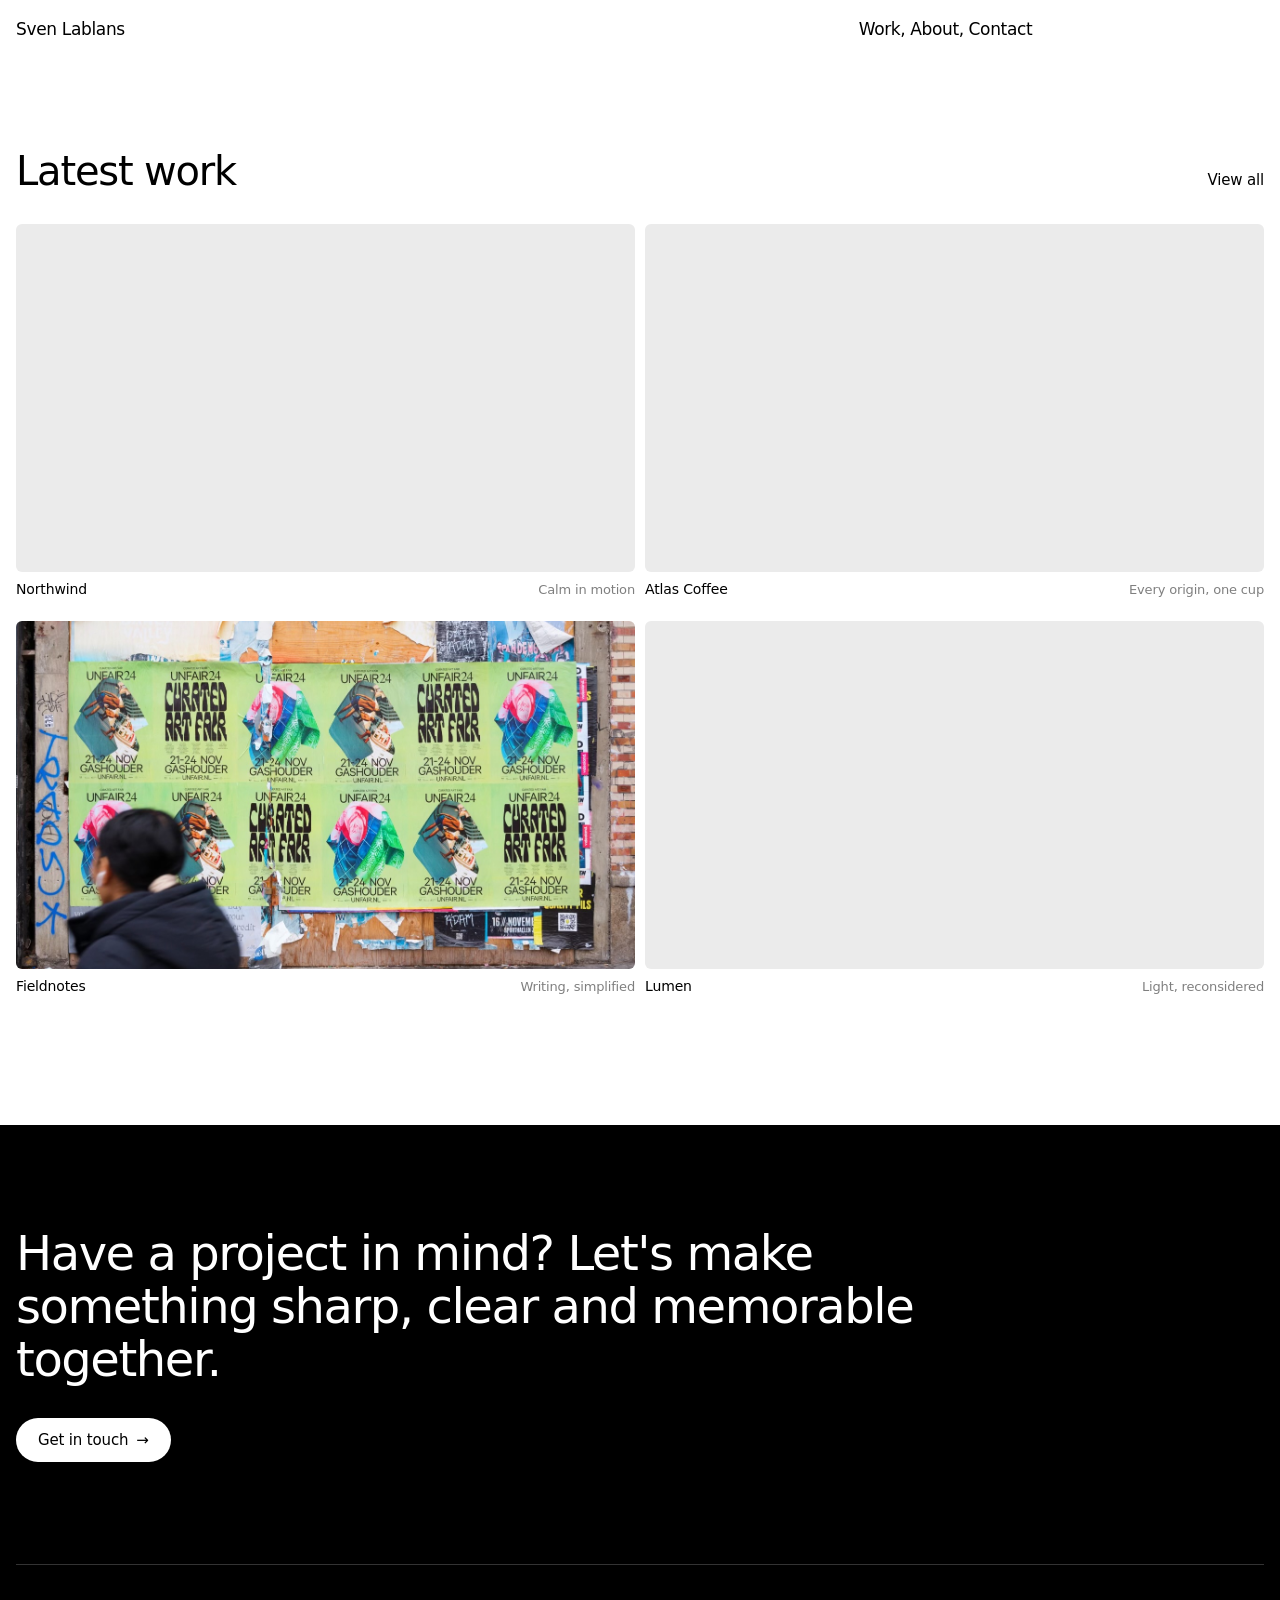
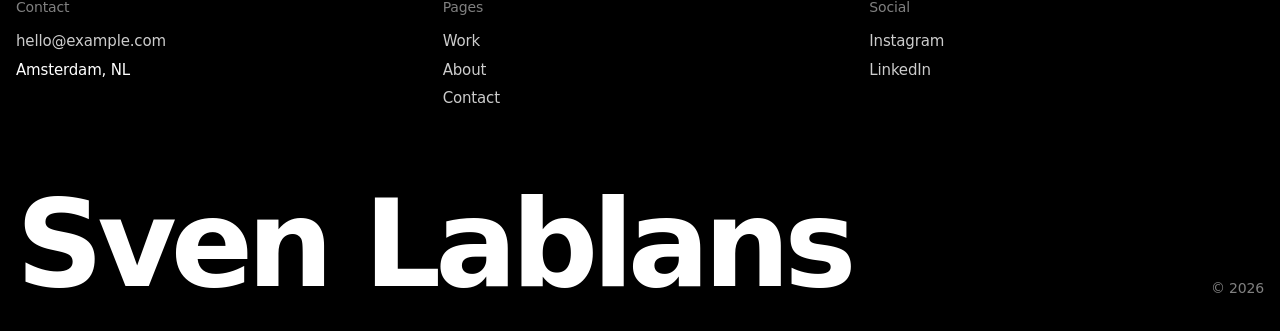
==== index.html @ 9a2cacfb "Update site — 2026-11-13 19:11" ====
<!doctype html>
<html lang="en">
<head>
  <meta charset="utf-8">
  <meta name="viewport" content="width=device-width, initial-scale=1">
  <title>Sven Lablans</title>
  <link rel="preconnect" href="https://api.fontshare.com">
  <link rel="stylesheet" href="https://api.fontshare.com/v2/css?f[]=switzer@400,500,600&display=swap">
  <link rel="stylesheet" href="css/style.css">
</head>
<body data-page="home">
  <main></main>
  <script src="js/site.js"></script>
  <script src="js/projects.js"></script>
  <script src="js/main.js"></script>
</body>
</html>
---- css/style.css ----
/* ===== Tokens ===== */
:root {
  --bg: #ffffff;
  --fg: #000000;
  --muted: rgba(0, 0, 0, 0.5);
  --line: rgba(0, 0, 0, 0.12);
  --soft: #ebebeb;
  --font: "Switzer", "Inter", system-ui, -apple-system, sans-serif;
  --gutter: 16px;   /* space at the screen edges */
  --gap: 10px;      /* space between images */
  --max: 1920px;
  --ease: cubic-bezier(0.22, 1, 0.36, 1);
}

*, *::before, *::after { box-sizing: border-box; }
html { -webkit-text-size-adjust: 100%; }
body {
  margin: 0;
  background: var(--bg);
  color: var(--fg);
  font-family: var(--font);
  font-size: 16px;
  line-height: 1.5;
  letter-spacing: -0.01em;
  -webkit-font-smoothing: antialiased;
}
img { display: block; max-width: 100%; }
a { color: inherit; text-decoration: none; }
h1, h2, h3, p { margin: 0; }
h1, h2, h3 { font-weight: 500; letter-spacing: -0.03em; line-height: 1.05; }
h1 { font-size: clamp(38px, 5vw, 60px); }
h2 { font-size: clamp(28px, 3.4vw, 40px); }
h3 { font-size: 18px; letter-spacing: -0.02em; }
.lead { font-size: clamp(18px, 1.8vw, 22px); line-height: 1.35; letter-spacing: -0.02em; }
.muted { color: var(--muted); }
.label { font-size: 14px; font-weight: 500; letter-spacing: 0; color: var(--muted); margin-bottom: 12px; }

.container { width: 100%; max-width: var(--max); margin: 0 auto; padding: 0 var(--gutter); }
.section { padding-top: clamp(64px, 9vw, 140px); }

/* ===== Buttons & links ===== */
.btn {
  display: inline-flex; align-items: center; gap: 8px;
  height: 44px; padding: 0 22px;
  background: var(--fg); color: var(--bg);
  border-radius: 200px; font-size: 15px; font-weight: 500;
  transition: opacity 0.2s;
}
.btn:hover { opacity: 0.8; }
.btn span { transition: transform 0.3s var(--ease); }
.btn:hover span { transform: translateX(3px); }
.link { position: relative; font-size: 15px; font-weight: 500; }
.link::after {
  content: ""; position: absolute; left: 0; right: 0; bottom: -2px; height: 1px;
  background: currentColor; transform: scaleX(0); transform-origin: right; transition: transform 0.4s var(--ease);
}
.link:hover::after { transform: scaleX(1); transform-origin: left; }

/* ===== Header ===== */
.site-header {
  position: sticky; top: 0; z-index: 50;
  background: rgba(255, 255, 255, 0.85);
  backdrop-filter: blur(12px); -webkit-backdrop-filter: blur(12px);
}
.header-inner { display: grid; grid-template-columns: repeat(3, 1fr); gap: var(--gutter); align-items: center; height: 60px; }
.logo { font-size: 17px; font-weight: 500; letter-spacing: -0.02em; }
.nav { grid-column: 3; display: flex; flex-wrap: wrap; align-items: center; font-size: 17px; font-weight: 500; letter-spacing: -0.02em; }
.nav a { color: var(--fg); transition: opacity 0.2s; }
.nav a:hover { opacity: 0.5; }
.nav .comma { margin-right: 0.28em; }
.menu-toggle { display: none; }

@media (max-width: 760px) {
  .header-inner { display: flex; justify-content: space-between; }
  .nav .comma { display: none; }
  .menu-toggle {
    display: flex; flex-direction: column; justify-content: center; gap: 6px;
    width: 32px; height: 32px; padding: 0; background: none; border: 0; cursor: pointer;
  }
  .menu-toggle span { display: block; height: 1.5px; background: var(--fg); transition: transform 0.3s var(--ease); }
  .site-header.open .menu-toggle span:first-child { transform: translateY(3.75px) rotate(45deg); }
  .site-header.open .menu-toggle span:last-child { transform: translateY(-3.75px) rotate(-45deg); }
  .nav {
    position: absolute; top: 72px; left: 0; right: 0;
    flex-direction: column; align-items: flex-start; gap: 4px;
    padding: 8px var(--gutter) 24px; background: var(--bg); border-bottom: 1px solid var(--line);
    display: none;
  }
  .site-header.open .nav { display: flex; }
  .nav a { font-size: 28px; color: var(--fg); letter-spacing: -0.03em; }
  .nav-email { border: 0; padding: 12px 0 0; font-size: 15px !important; color: var(--muted) !important; }
}

/* ===== Hero ===== */
.hero { padding-top: clamp(64px, 12vw, 180px); padding-bottom: clamp(48px, 7vw, 100px); }
.hero h1 { max-width: 900px; }
.hero-bottom { display: flex; justify-content: space-between; align-items: flex-end; gap: 32px; margin-top: 40px; flex-wrap: wrap; }
.hero-bottom .lead { max-width: 542px; color: var(--muted); }

/* ===== Section head ===== */
.section-head { display: flex; justify-content: space-between; align-items: baseline; gap: 16px; margin-bottom: 32px; }
.count { color: var(--muted); font-size: 0.5em; vertical-align: super; margin-left: 4px; }

/* ===== Project grid ===== */
.grid { display: grid; grid-template-columns: repeat(2, 1fr); gap: 22px var(--gap); }
@media (max-width: 760px) { .grid { grid-template-columns: 1fr; gap: 22px; } }
.card { display: block; }
.card-media { aspect-ratio: 16 / 9; overflow: hidden; background: var(--soft); }
.card-media img, .card-media .img-placeholder {
  width: 100%; height: 100%; object-fit: cover;
  transition: transform 0.9s var(--ease);
}
.card:hover .card-media img, .card:hover .card-media .img-placeholder { transform: scale(1.04); }
.card-meta { display: flex; justify-content: space-between; align-items: baseline; gap: 16px; margin-top: 8px; }
.card-meta h3 { font-size: 14px; font-weight: 500; letter-spacing: -0.01em; }
.card-meta .muted { font-size: 13px; text-align: right; }

.img-placeholder {
  display: flex; align-items: center; justify-content: center;
  background: var(--soft); color: var(--muted); font-size: 15px;
}

/* ===== Project page ===== */
.project-hero {
  display: grid; grid-template-columns: repeat(3, 1fr); gap: 32px var(--gutter); align-items: end;
  padding-top: clamp(64px, 9vw, 120px); padding-bottom: clamp(32px, 4vw, 48px);
}
.project-title { grid-column: 1 / 3; }
.project-title h1, .project-tagline { font-size: clamp(38px, 4.2vw, 60px); font-weight: 500; letter-spacing: -0.035em; line-height: 1.02; }
.project-tagline { color: rgba(0, 0, 0, 0.3); }
.project-meta { grid-column: 3; margin: 0; font-size: 15px; line-height: 1.5; }
.project-meta div { display: flex; gap: 6px; }
.project-meta dt { color: var(--muted); }
.project-meta dd { margin: 0; }
.project-cover { aspect-ratio: 16 / 9; overflow: hidden; background: var(--soft); }
.project-cover img, .project-cover .img-placeholder { width: 100%; height: 100%; object-fit: cover; }

.statement { padding-top: clamp(72px, 10vw, 160px); padding-bottom: clamp(72px, 10vw, 160px); }
.statement-text { max-width: 1100px; font-size: clamp(28px, 3.6vw, 52px); font-weight: 500; letter-spacing: -0.035em; line-height: 1.08; }
.statement-text.words span { opacity: 0.12; transition: opacity 0.6s var(--ease); transition-delay: calc(var(--w) * 45ms); }
.statement.in .statement-text.words span { opacity: 1; }

.media-grid { display: grid; grid-template-columns: 1fr 1fr; gap: var(--gap); }
.media { overflow: hidden; background: var(--soft); }
.media.half { aspect-ratio: 3 / 4; }
.media.full { grid-column: 1 / -1; aspect-ratio: 16 / 9; }
.media img, .media .img-placeholder { width: 100%; height: 100%; object-fit: cover; }

.project-details { display: grid; grid-template-columns: repeat(3, 1fr); gap: var(--gutter); padding-top: clamp(48px, 6vw, 80px); }
.details-col { grid-column: 3; font-size: 15px; line-height: 1.45; }
.details-label { font-size: 14px; font-weight: 500; letter-spacing: 0; color: var(--muted); margin-bottom: 8px; }
.details-col .para p { margin-bottom: 16px; }
.credits-label { margin-top: 40px; }
.credits { margin: 0; }
.credits div { display: flex; flex-wrap: wrap; gap: 0; padding: 1px 0; }
.credits dt { color: var(--muted); }
.credits .colon { color: var(--muted); margin-right: 5px; }
.credits dd { margin: 0; }

.grid-3 { grid-template-columns: repeat(3, 1fr); gap: 22px var(--gap); }

@media (max-width: 1000px) {
  .project-hero { grid-template-columns: 1fr; }
  .project-title, .project-meta { grid-column: 1; }
  .project-details { grid-template-columns: 1fr 1fr; }
  .details-col { grid-column: 2; }
  .grid-3 { grid-template-columns: 1fr 1fr; }
}
@media (max-width: 760px) {
  .media-grid { grid-template-columns: 1fr; }
  .project-details { grid-template-columns: 1fr; }
  .details-col { grid-column: 1; }
  .grid-3 { grid-template-columns: 1fr; }
}

/* ===== Text pages ===== */
.page-head { padding-top: clamp(56px, 9vw, 140px); }
.page-head h1 { max-width: 900px; }
.two-col { display: grid; grid-template-columns: 1fr 1fr; gap: 40px var(--gutter); padding-top: 64px; }
@media (max-width: 760px) { .two-col { grid-template-columns: 1fr; } }
.two-col p { margin-bottom: 16px; max-width: 600px; }
.list { list-style: none; margin: 0; padding: 0; }
.list li { display: flex; justify-content: space-between; gap: 16px; padding: 14px 0; border-bottom: 1px solid var(--line); }
.list li:first-child { border-top: 1px solid var(--line); }
.big-link { font-size: clamp(28px, 4vw, 52px); font-weight: 500; letter-spacing: -0.03em; word-break: break-word; }

/* ===== Footer ===== */
.site-footer { margin-top: clamp(80px, 10vw, 160px); background: var(--fg); color: var(--bg); padding: clamp(64px, 8vw, 120px) 0 32px; }
.cta { display: flex; flex-direction: column; align-items: flex-start; gap: 32px; max-width: 900px; }
.cta-text { font-size: clamp(28px, 4vw, 48px); font-weight: 500; letter-spacing: -0.03em; line-height: 1.1; }
.site-footer .btn { background: var(--bg); color: var(--fg); }
.footer-grid { display: grid; grid-template-columns: repeat(3, 1fr); gap: 32px; margin-top: clamp(64px, 8vw, 120px); padding-top: 32px; border-top: 1px solid rgba(255, 255, 255, 0.2); }
@media (max-width: 640px) { .footer-grid { grid-template-columns: 1fr 1fr; } }
.footer-grid > div { display: flex; flex-direction: column; gap: 6px; font-size: 15px; }
.footer-grid a { opacity: 0.8; transition: opacity 0.2s; width: fit-content; }
.footer-grid a:hover { opacity: 1; }
.footer-label { color: rgba(255, 255, 255, 0.5); font-size: 14px; margin-bottom: 6px; }
.footer-bottom { display: flex; flex-wrap: wrap; justify-content: space-between; align-items: flex-end; gap: 16px; margin-top: 80px; font-size: 14px; color: rgba(255, 255, 255, 0.5); }
.footer-bottom > span:last-child { white-space: nowrap; }
.footer-name { font-size: clamp(48px, 9.5vw, 150px); font-weight: 600; letter-spacing: -0.05em; line-height: 0.9; color: var(--bg); }

/* ===== Reveal animation ===== */
.reveal { opacity: 0; transform: translateY(24px); transition: opacity 0.9s var(--ease), transform 0.9s var(--ease); }
.reveal.in { opacity: 1; transform: none; }
@media (prefers-reduced-motion: reduce) {
  .reveal { opacity: 1; transform: none; transition: none; }
  * { transition-duration: 0s !important; }
}

/* ===== Extra page bits ===== */
.about-image { margin-top: 64px; }
.about-image img, .about-image .img-placeholder { width: 100%; aspect-ratio: 16 / 9; object-fit: cover; }
.about-body, .contact-text { margin-top: 24px; }

/* ===== Rounded image corners ===== */
:root { --radius: 6px; }
.card-media, .project-cover, .media, .about-image img, .about-image .img-placeholder, .img-placeholder {
  border-radius: var(--radius);
  overflow: hidden;
}

/* ===== Homepage (starts directly with the work) ===== */
.home-work { padding-top: clamp(48px, 7vw, 96px); }

/* ===== Videos behave like images ===== */
video { display: block; max-width: 100%; }
.card-media video, .project-cover video, .media video, .about-image video {
  width: 100%; height: 100%; object-fit: cover; transition: transform 0.9s var(--ease);
}
.card:hover .card-media video { transform: scale(1.04); }
.about-image video { aspect-ratio: 16 / 9; border-radius: var(--radius); }

/* ===== Fixed media formats: landscape 1920×1080 (16:9) or portrait 1080×1440 (3:4) ===== */
.card-media, .project-cover, .media.full, .about-image img, .about-image video, .about-image .img-placeholder { aspect-ratio: 16 / 9; }
.media.half { aspect-ratio: 3 / 4; }

/* ===== Gallery: shape-aware layout ===== */
.media.lone.left { grid-column: 1; }
.media.lone.right { grid-column: 2; }
@media (max-width: 760px) { .media.lone.left, .media.lone.right { grid-column: 1; } }
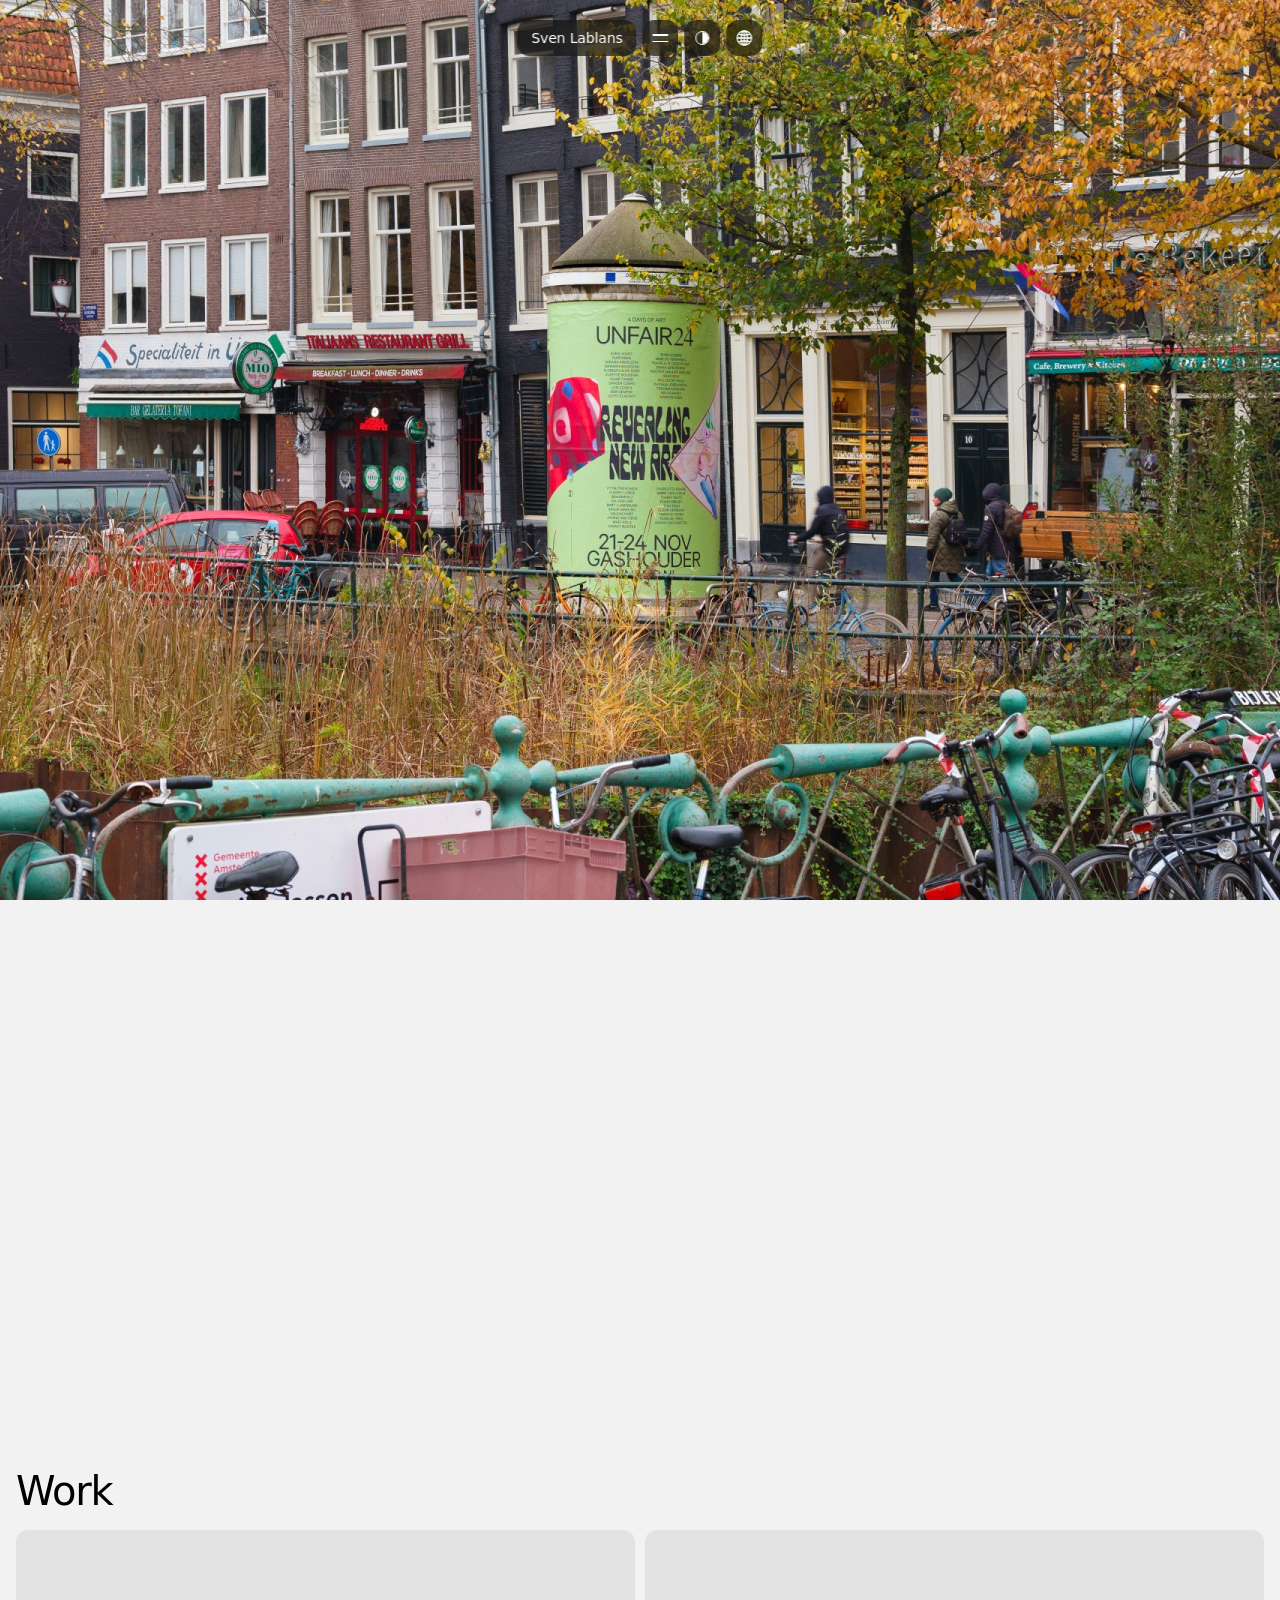
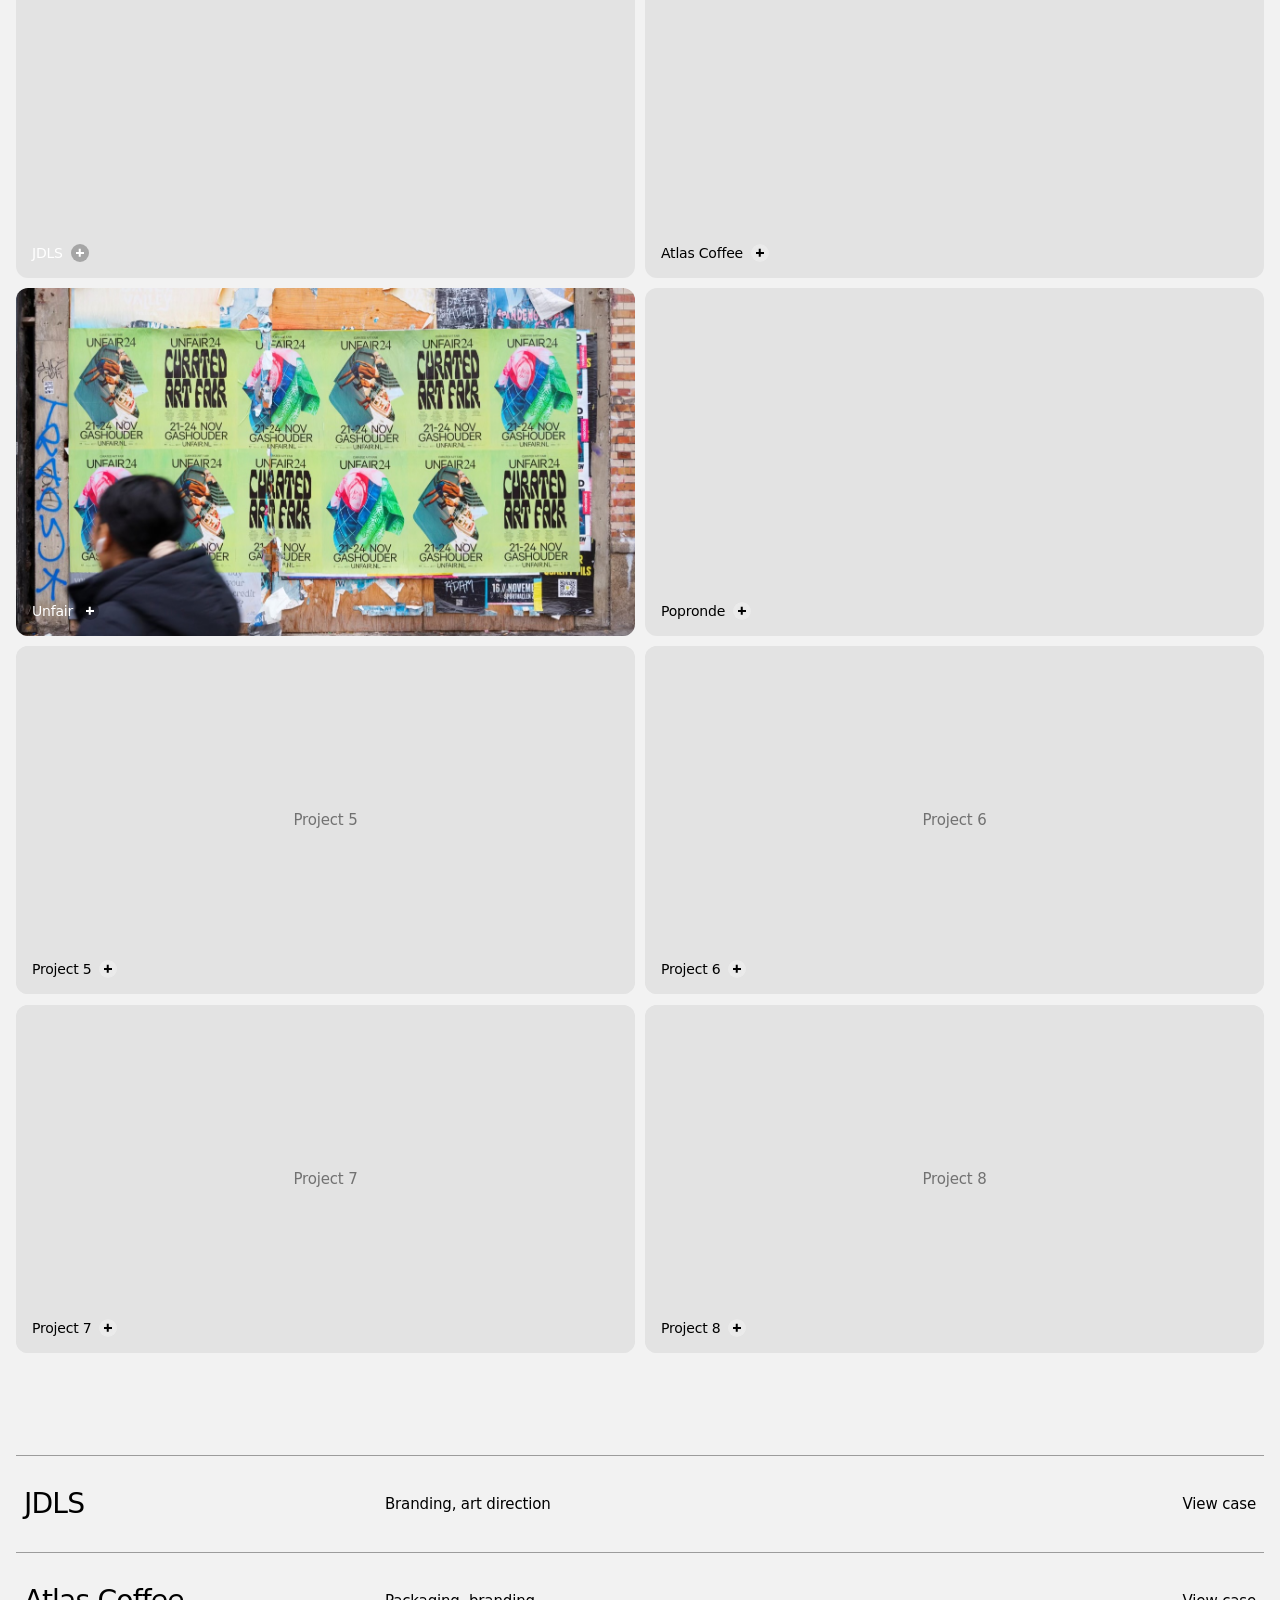
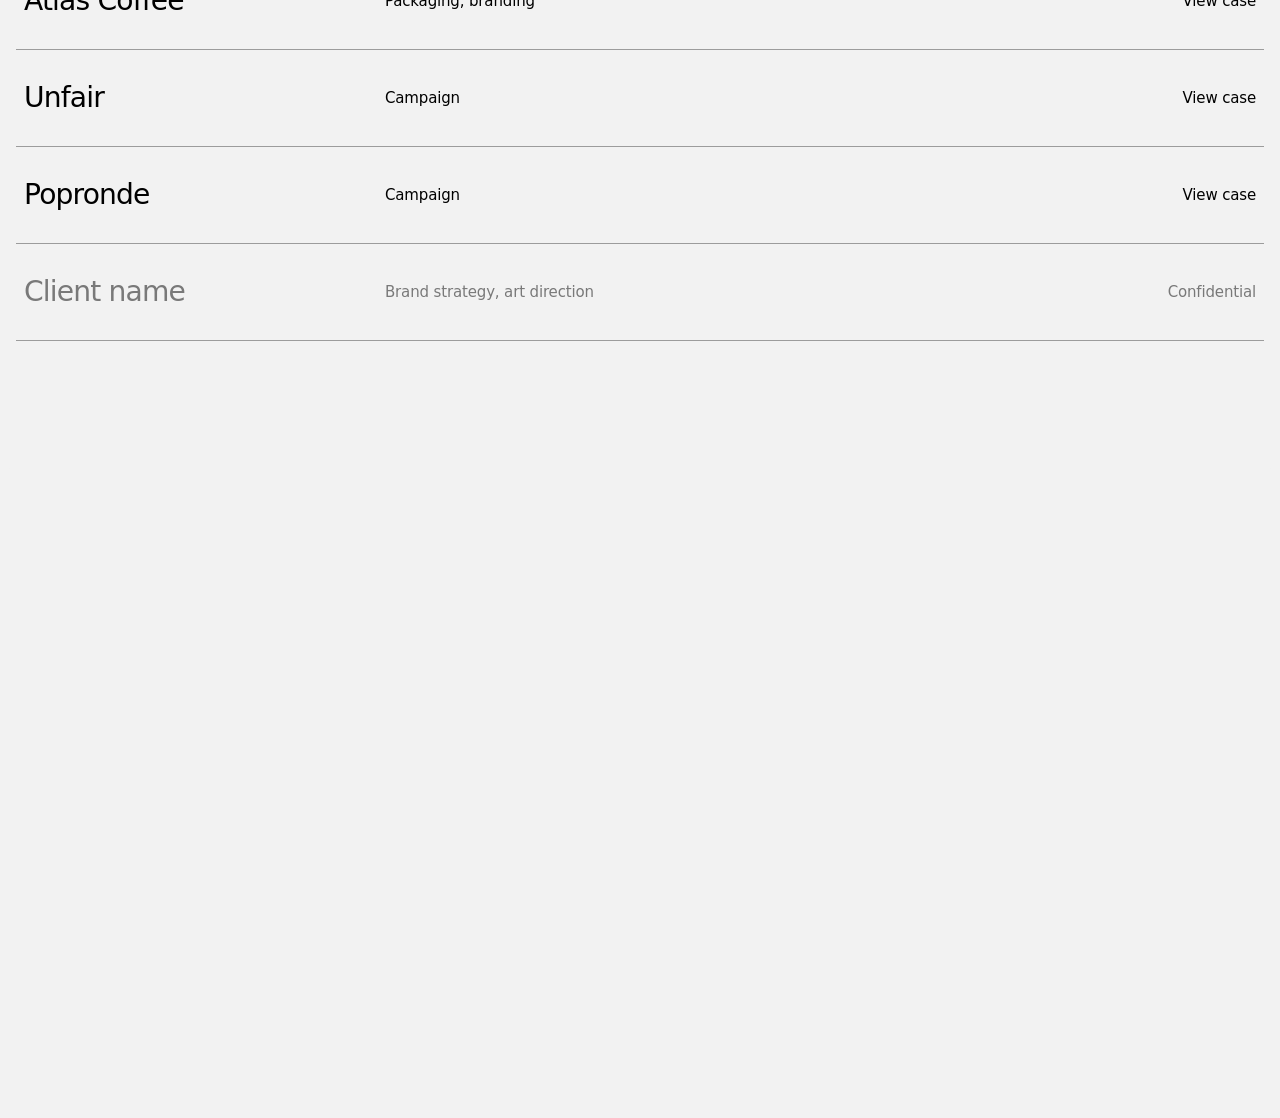
==== commit 948b95cf: "Update site — 2026-11-22 19:54" ====
--- a/index.html
+++ b/index.html
@@ -2,7 +2,7 @@
 <html lang="en">
 <head>
   <meta charset="utf-8">
-  <meta name="viewport" content="width=device-width, initial-scale=1">
+  <meta name="viewport" content="width=device-width, initial-scale=1, viewport-fit=cover">
   <title>Sven Lablans</title>
   <link rel="preconnect" href="https://api.fontshare.com">
   <link rel="stylesheet" href="https://api.fontshare.com/v2/css?f[]=switzer@400,500,600&display=swap">
--- a/css/style.css
+++ b/css/style.css
@@ -1,10 +1,10 @@
 /* ===== Tokens ===== */
 :root {
-  --bg: #ffffff;
+  --bg: #f2f2f2;
   --fg: #000000;
   --muted: rgba(0, 0, 0, 0.5);
   --line: rgba(0, 0, 0, 0.12);
-  --soft: #ebebeb;
+  --soft: #e3e3e3;
   --font: "Switzer", "Inter", system-ui, -apple-system, sans-serif;
   --gutter: 16px;   /* space at the screen edges */
   --gap: 10px;      /* space between images */
@@ -56,40 +56,51 @@
 }
 .link:hover::after { transform: scaleX(1); transform-origin: left; }
 
-/* ===== Header ===== */
-.site-header {
-  position: sticky; top: 0; z-index: 50;
-  background: rgba(255, 255, 255, 0.85);
-  backdrop-filter: blur(12px); -webkit-backdrop-filter: blur(12px);
-}
-.header-inner { display: grid; grid-template-columns: repeat(3, 1fr); gap: var(--gutter); align-items: center; height: 60px; }
-.logo { font-size: 17px; font-weight: 500; letter-spacing: -0.02em; }
-.nav { grid-column: 3; display: flex; flex-wrap: wrap; align-items: center; font-size: 17px; font-weight: 500; letter-spacing: -0.02em; }
-.nav a { color: var(--fg); transition: opacity 0.2s; }
-.nav a:hover { opacity: 0.5; }
-.nav .comma { margin-right: 0.28em; }
-.menu-toggle { display: none; }
-
-@media (max-width: 760px) {
-  .header-inner { display: flex; justify-content: space-between; }
-  .nav .comma { display: none; }
-  .menu-toggle {
-    display: flex; flex-direction: column; justify-content: center; gap: 6px;
-    width: 32px; height: 32px; padding: 0; background: none; border: 0; cursor: pointer;
-  }
-  .menu-toggle span { display: block; height: 1.5px; background: var(--fg); transition: transform 0.3s var(--ease); }
-  .site-header.open .menu-toggle span:first-child { transform: translateY(3.75px) rotate(45deg); }
-  .site-header.open .menu-toggle span:last-child { transform: translateY(-3.75px) rotate(-45deg); }
-  .nav {
-    position: absolute; top: 72px; left: 0; right: 0;
-    flex-direction: column; align-items: flex-start; gap: 4px;
-    padding: 8px var(--gutter) 24px; background: var(--bg); border-bottom: 1px solid var(--line);
-    display: none;
-  }
-  .site-header.open .nav { display: flex; }
-  .nav a { font-size: 28px; color: var(--fg); letter-spacing: -0.03em; }
-  .nav-email { border: 0; padding: 12px 0 0; font-size: 15px !important; color: var(--muted) !important; }
-}
+/* ===== Floating glass menu (replaces the header bar) ===== */
+.site-header { position: fixed; top: 20px; left: 50%; transform: translateX(-50%); z-index: 100; }
+.fmenu {
+  display: flex; flex-direction: row-reverse; align-items: center; /* button on the right, items open out to the left */
+}
+/* name and menu are two separate glass pills next to each other */
+.fmenu-wrap { display: flex; align-items: flex-start; gap: 6px; }
+.glass {
+  color: #fff; border-radius: var(--card-radius); overflow: hidden;
+  background: rgba(0, 0, 0, 0.55); -webkit-backdrop-filter: blur(14px); backdrop-filter: blur(14px); /* darker than the card plus so white text stays readable on the white page */
+}
+.fmenu-toggle {
+  display: flex; align-items: center; justify-content: center; flex-shrink: 0; width: 36px; height: 36px;
+  padding: 0; border: 0; background: none; color: inherit; cursor: pointer;
+}
+/* your name, left of the menu items (same small size) */
+.fmenu-name { padding: 0 14px; font-size: 14px; font-weight: 500; letter-spacing: -0.01em; line-height: 36px; white-space: nowrap; transition: opacity 0.2s; }
+.fmenu-name:hover { opacity: var(--hover-opacity, 0.4); }
+/* menu icon: two lines that turn into a cross when open */
+.burger { position: relative; width: 16px; height: 8px; }
+.burger::before, .burger::after {
+  content: ""; position: absolute; left: 0; width: 100%; height: 1.5px; background: #fff; border-radius: 1px;
+  transition: transform 0.5s var(--ease), top 0.5s var(--ease);
+}
+.burger::before { top: 0; }
+.burger::after { top: calc(100% - 1.5px); }
+.fmenu-toggle:hover .burger::before { transform: translateY(-1px); }
+.fmenu-toggle:hover .burger::after { transform: translateY(1px); }
+.site-header.open .burger::before { top: calc(50% - 0.75px); transform: rotate(45deg); }
+.site-header.open .burger::after { top: calc(50% - 0.75px); transform: rotate(-45deg); }
+/* folds open sideways: width animates from 0 to auto via grid columns; the menu stays centred, so it grows to both sides */
+.fmenu-list { display: grid; grid-template-columns: 0fr; transition: grid-template-columns 0.6s var(--ease); }
+.site-header.open .fmenu-list { grid-template-columns: 1fr; }
+.fmenu-inner { overflow: hidden; display: flex; align-items: center; gap: 16px; white-space: nowrap; min-width: 0; }
+.fmenu-inner a {
+  font-size: 14px; font-weight: 500; letter-spacing: -0.01em; line-height: 36px;
+  opacity: 0; transform: translateX(8px);
+  transition: opacity 0.4s var(--ease), transform 0.5s var(--ease);
+}
+.fmenu-inner a:first-child { margin-left: 16px; }
+.fmenu-inner a:last-child { margin-right: 2px; }
+.site-header.open .fmenu-inner a { opacity: 1; transform: none; transition-delay: calc(0.12s + var(--i) * 0.05s); }
+.fmenu-inner a:hover, .site-header.open .fmenu-inner a:hover { opacity: var(--hover-opacity, 0.4); transition-delay: 0s; }
+/* the page you're on is shown in grey */
+.site-header.open .fmenu-inner a.active { opacity: 0.45; }
 
 /* ===== Hero ===== */
 .hero { padding-top: clamp(64px, 12vw, 180px); padding-bottom: clamp(48px, 7vw, 100px); }
@@ -127,7 +138,7 @@
 }
 .project-title { grid-column: 1 / 3; }
 .project-title h1, .project-tagline { font-size: clamp(38px, 4.2vw, 60px); font-weight: 500; letter-spacing: -0.035em; line-height: 1.02; }
-.project-tagline { color: rgba(0, 0, 0, 0.3); }
+.project-tagline { color: var(--faint); }
 .project-meta { grid-column: 3; margin: 0; font-size: 15px; line-height: 1.5; }
 .project-meta div { display: flex; gap: 6px; }
 .project-meta dt { color: var(--muted); }
@@ -185,26 +196,50 @@
 .big-link { font-size: clamp(28px, 4vw, 52px); font-weight: 500; letter-spacing: -0.03em; word-break: break-word; }
 
 /* ===== Footer ===== */
-.site-footer { margin-top: clamp(80px, 10vw, 160px); background: var(--fg); color: var(--bg); padding: clamp(64px, 8vw, 120px) 0 32px; }
+.site-footer { overflow: clip; background: var(--footer-bg); color: var(--footer-fg); padding: clamp(64px, 8vw, 120px) 0 20px; }
 .cta { display: flex; flex-direction: column; align-items: flex-start; gap: 32px; max-width: 900px; }
 .cta-text { font-size: clamp(28px, 4vw, 48px); font-weight: 500; letter-spacing: -0.03em; line-height: 1.1; }
-.site-footer .btn { background: var(--bg); color: var(--fg); }
+.site-footer .btn { background: var(--footer-fg); color: var(--footer-bg); }
 .footer-grid { display: grid; grid-template-columns: repeat(3, 1fr); gap: 32px; margin-top: clamp(64px, 8vw, 120px); padding-top: 32px; border-top: 1px solid rgba(255, 255, 255, 0.2); }
 @media (max-width: 640px) { .footer-grid { grid-template-columns: 1fr 1fr; } }
 .footer-grid > div { display: flex; flex-direction: column; gap: 6px; font-size: 15px; }
 .footer-grid a { opacity: 0.8; transition: opacity 0.2s; width: fit-content; }
 .footer-grid a:hover { opacity: 1; }
 .footer-label { color: rgba(255, 255, 255, 0.5); font-size: 14px; margin-bottom: 6px; }
-.footer-bottom { display: flex; flex-wrap: wrap; justify-content: space-between; align-items: flex-end; gap: 16px; margin-top: 80px; font-size: 14px; color: rgba(255, 255, 255, 0.5); }
-.footer-bottom > span:last-child { white-space: nowrap; }
+.footer-bottom { display: flex; flex-wrap: wrap; justify-content: space-between; align-items: flex-end; gap: 16px; margin-top: 16px; font-size: 14px; color: rgba(255, 255, 255, 0.5); }
+.footer-bottom > span:last-child { white-space: nowrap; margin-left: auto; }
 .footer-name { font-size: clamp(48px, 9.5vw, 150px); font-weight: 600; letter-spacing: -0.05em; line-height: 0.9; color: var(--bg); }
 
+/* ===== Case list (homepage, under the images) ===== */
+.case-section { padding-top: clamp(64px, 8vw, 120px); }
+.case-list { list-style: none; margin: 0; padding: 0; border-bottom: 1px solid var(--line); }
+.case { border-top: 1px solid var(--line); }
+.case-row {
+  display: grid; grid-template-columns: 28% 1fr auto; align-items: center; gap: var(--gutter);
+  min-height: 96px; padding: 20px 8px;
+}
+.case-name { font-size: clamp(22px, 2.2vw, 32px); font-weight: 500; letter-spacing: -0.03em; line-height: 1.1; }
+.case-services { font-size: 15px; font-weight: 500; letter-spacing: -0.01em; }
+.case-action { font-size: 15px; font-weight: 500; justify-self: end; white-space: nowrap; }
+.case.is-muted { color: var(--muted); }
+@media (max-width: 760px) {
+  .case-row { grid-template-columns: 1fr auto; row-gap: 4px; min-height: 0; padding: 18px 0; }
+  .case-services { grid-row: 2; grid-column: 1 / -1; }
+  .case-end { grid-row: 1; grid-column: 2; }
+}
+
 /* ===== Reveal animation ===== */
-.reveal { opacity: 0; transform: translateY(24px); transition: opacity 0.9s var(--ease), transform 0.9s var(--ease); }
+/* Elements fade in one after another; js/main.js sets each one's delay (--reveal-step). */
+:root { --reveal-ease: cubic-bezier(0.06, 0.82, 0, 1); --reveal-time: 1.2s; }
+.reveal {
+  opacity: 0; transform: translateY(32px);
+  transition: opacity var(--reveal-time) var(--reveal-ease), transform var(--reveal-time) var(--reveal-ease);
+  will-change: opacity, transform;
+}
 .reveal.in { opacity: 1; transform: none; }
-@media (prefers-reduced-motion: reduce) {
+.reveal.done { will-change: auto; }@media (prefers-reduced-motion: reduce) {
   .reveal { opacity: 1; transform: none; transition: none; }
-  * { transition-duration: 0s !important; }
+  * { transition-duration: 0s !important; transition-delay: 0s !important; }
 }
 
 /* ===== Extra page bits ===== */
@@ -238,3 +273,210 @@
 .media.lone.left { grid-column: 1; }
 .media.lone.right { grid-column: 2; }
 @media (max-width: 760px) { .media.lone.left, .media.lone.right { grid-column: 1; } }
+
+/* ===== Project cards & case list in the style of somehow.nl/cases ===== */
+:root { --card-radius: 12px; --hover-opacity: 0.4; }
+.grid { gap: 10px; }
+.card-media { position: relative; aspect-ratio: 16 / 9; border-radius: var(--card-radius); } /* 1920×1080 */
+
+/* image settles from a slight zoom while the card fades in; no zoom on hover */
+.card-media img, .card-media video, .card-media .img-placeholder { transform: scale(1.05); transition: transform 1.8s var(--reveal-ease); }
+.card.in .card-media img, .card.in .card-media video, .card.in .card-media .img-placeholder { transform: none; }
+.card:hover .card-media img, .card:hover .card-media video, .card:hover .card-media .img-placeholder { transform: none; }
+
+/* title + round plus button, bottom left; white by default, black for light images */
+.card .card-meta {
+  position: absolute; left: 16px; bottom: 16px; z-index: 1; margin: 0;
+  display: flex; align-items: center; gap: 8px; color: #fff;
+}
+.card--dark .card-meta { color: #000; }
+.card .card-meta h3 { font-size: 14px; font-weight: 500; letter-spacing: -0.015em; transition: opacity 0.4s; }
+.plus {
+  position: relative; flex-shrink: 0; width: 30px; height: 30px; border-radius: 100px;
+  background: rgba(0, 0, 0, 0.27); -webkit-backdrop-filter: blur(2px); backdrop-filter: blur(2px);
+  transition: transform 0.4s var(--ease);
+}
+.card--dark .plus { background: rgba(255, 255, 255, 0.27); }
+.plus::before, .plus::after {
+  content: ""; position: absolute; top: calc(50% - 1px); left: calc(50% - 5px); width: 10px; height: 2px; background: #fff;
+}
+.card--dark .plus::before, .card--dark .plus::after { background: #000; }
+.plus::after { transform: rotate(90deg); }
+.card:hover .card-meta h3 { opacity: var(--hover-opacity); transition-duration: 0.2s; }
+.plus::before, .plus::after { transition: transform 0.4s var(--ease); }
+.card:hover .plus::before { transform: scale(1.4); transition-duration: 0.2s; }
+.card:hover .plus::after { transform: rotate(90deg) scale(1.4); transition-duration: 0.2s; }
+
+/* case list: grey rules, rows without a case at half opacity, linked rows fade on hover */
+.case-list { border-bottom-color: var(--rule); }
+.case { border-top-color: var(--rule); }
+.case.is-muted .case-row > * { opacity: 0.5; }
+.case.is-muted { color: inherit; }
+.case-name, .case-services, .case-action { transition: opacity 0.4s; }
+.case.is-muted .case-row > * { opacity: 0.5; }
+a.case-row:hover .case-name, a.case-row:hover .case-services, a.case-row:hover .case-action { opacity: var(--hover-opacity); transition-duration: 0.2s; }
+
+/* ===== Footer call to action: first sentence on its own line, regular weight ===== */
+.cta-text { font-weight: 400; letter-spacing: -0.02em; line-height: 1.15; max-width: 760px; }
+.cta-first { display: block; }
+
+/* ===== Homepage intro: showreel fills the screen, settles into a full-width 16:9 block on scroll ===== */
+.home-intro { position: relative; z-index: 2; }
+.intro-sticky { position: sticky; top: 0; background: var(--bg); }
+.intro-a { position: absolute; top: 0; left: 0; }
+/* the showreel: not a case, no title, not clickable */
+.showreel { overflow: hidden; border-radius: var(--card-radius); background: var(--soft); }
+.showreel video, .showreel img, .showreel .img-placeholder { width: 100%; height: 100%; object-fit: cover; border-radius: 0; }
+.home-reel-edit .showreel { aspect-ratio: 16 / 9; margin-top: 16px; }
+.home-work.after-intro { padding-top: 0; position: relative; z-index: 1; }
+
+/* ===== Experience (About): company first, role below in grey, years on the right ===== */
+.exp-list li { align-items: baseline; }
+.exp-main { display: flex; flex-direction: column; gap: 2px; }
+.exp-company { font-weight: 500; }
+.exp-company:empty { display: none; }
+.exp-role { color: var(--muted); font-size: 15px; }
+.exp-years { color: var(--muted); font-size: 15px; font-variant-numeric: tabular-nums; white-space: nowrap; }
+
+/* Contact page: tighter line spacing for the short text under the email */
+.contact-text { line-height: 1.3; }
+
+/* Contact in the menu scrolls smoothly down to the footer */
+html { scroll-behavior: smooth; }
+
+/* Footer is revealed from behind: the page (main) scrolls up over it like a curtain */
+main { position: relative; z-index: 1; background: var(--bg); padding-bottom: clamp(80px, 10vw, 160px);
+  border-radius: 0 0 var(--card-radius) var(--card-radius); /* rounded bottom edge over the footer */ }
+.site-footer { position: sticky; bottom: 0; z-index: 0;
+  /* tuck the footer 12px under the page so the black stays visible in the rounded corners, also at the very end */
+  margin-top: calc(var(--card-radius) * -1); padding-top: calc(clamp(64px, 8vw, 120px) + var(--card-radius)); }
+
+/* Case list hover: a rounded thumbnail fades in on the right, next to "View case" (nothing moves) */
+.case-end { position: relative; display: flex; align-items: center; justify-content: flex-end; justify-self: end; }
+.case-thumb {
+  position: absolute; right: calc(100% + 80px); top: 50%; transform: translateY(-50%);
+  width: 128px; height: 72px; overflow: hidden; border-radius: 8px; pointer-events: none;
+  opacity: 0; transition: opacity 0.4s var(--ease);
+}
+.case-thumb img, .case-thumb video { width: 100%; height: 100%; max-width: none; object-fit: cover; }
+a.case-row:hover .case-thumb { opacity: 1; transition-duration: 0.5s; }
+@media (hover: none) { .case-thumb { display: none; } }
+
+/* ===== Dark mode ===== */
+/* Light values for the extra tokens */
+:root { --footer-bg: #000000; --footer-fg: #ffffff; --faint: rgba(0, 0, 0, 0.3); --rule: #9c9c9c; color-scheme: light; }
+/* Dark: follows the computer's setting, unless the visitor picked light/dark with the switch in the menu */
+@media (prefers-color-scheme: dark) {
+  :root:not([data-theme="light"]) {
+    --bg: #121212; --fg: #f2f2f2; --muted: rgba(255, 255, 255, 0.5); --line: rgba(255, 255, 255, 0.14);
+    --soft: #1f1f1f; --faint: rgba(255, 255, 255, 0.3); --rule: #3a3a3a;
+    --footer-bg: #080808; --footer-fg: #ffffff; color-scheme: dark;
+  }
+}
+:root[data-theme="dark"] {
+  --bg: #121212; --fg: #f2f2f2; --muted: rgba(255, 255, 255, 0.5); --line: rgba(255, 255, 255, 0.14);
+  --soft: #1f1f1f; --faint: rgba(255, 255, 255, 0.3); --rule: #3a3a3a;
+  --footer-bg: #080808; --footer-fg: #ffffff; color-scheme: dark;
+}
+body, main, .intro-sticky { transition: background-color 0.4s var(--ease), color 0.4s var(--ease); }
+
+/* Light/dark switch: a small glass button next to the menu */
+.theme-toggle {
+  display: flex; align-items: center; justify-content: center; width: 36px; height: 36px; padding: 0; border: 0; cursor: pointer;
+}
+.theme-icon { position: relative; width: 14px; height: 14px; border-radius: 50%; border: 1.5px solid #fff; overflow: hidden; transition: transform 0.6s var(--ease); }
+.theme-icon::after { content: ""; position: absolute; top: 0; right: 0; width: 50%; height: 100%; background: #fff; }
+.theme-toggle:hover .theme-icon { transform: rotate(180deg); }
+/* glass buttons: lighter tint in dark mode so they stand out from the dark page */
+:root[data-theme="dark"] .glass { background: rgba(255, 255, 255, 0.14); }
+@media (prefers-color-scheme: dark) { :root:not([data-theme="light"]) .glass { background: rgba(255, 255, 255, 0.14); } }
+
+/* ===== Globe: all images on a turning 3D sphere ===== */
+.planet-toggle { display: flex; align-items: center; justify-content: center; width: 36px; height: 36px; padding: 0; border: 0; cursor: pointer; color: #fff; }
+.planet-toggle svg { transition: transform 0.6s var(--ease); }
+.planet-toggle:hover svg { transform: rotate(-20deg); }
+html.planet-open { overflow: hidden; }
+.planet {
+  position: fixed; inset: 0; z-index: 200; background: var(--bg);
+  opacity: 0; transition: opacity 0.5s var(--ease); cursor: grab; touch-action: none; user-select: none;
+}
+.planet.in { opacity: 1; }
+.planet.dragging { cursor: grabbing; }
+.planet-stage { position: absolute; inset: 0; perspective: 1400px; }
+.planet-globe { position: absolute; left: 50%; top: 50%; transform-style: preserve-3d; }
+.planet-item {
+  position: absolute; left: 0; top: 0; display: block; overflow: hidden; border-radius: 6px; background: var(--soft);
+  backface-visibility: hidden; -webkit-backface-visibility: hidden;
+  opacity: 0; transition: opacity 0.8s var(--ease) var(--d);
+}
+.planet.in .planet-item { opacity: 1; }
+.planet-item img, .planet-item video { width: 100%; height: 100%; object-fit: cover; pointer-events: none; -webkit-user-drag: none; }
+.planet-item:hover { outline: 2px solid var(--fg); outline-offset: 2px; }
+.planet-close {
+  position: absolute; top: 20px; left: 50%; transform: translateX(-50%); z-index: 2;
+  width: 36px; height: 36px; padding: 0; border: 0; cursor: pointer; font: inherit; font-size: 22px; line-height: 36px;
+}
+
+/* Homepage: space between the showreel and the cases, with a "Work" heading */
+.home-work.after-intro { padding-top: clamp(80px, 10vw, 160px); }
+.work-title { font-size: clamp(28px, 3.4vw, 40px); margin-bottom: 32px; }
+
+/* ===== Thumbnails: smaller plus, about the height of the title ===== */
+.card .plus { width: 18px; height: 18px; }
+.card .plus::before, .card .plus::after { left: calc(50% - 4px); width: 8px; height: 1.5px; top: calc(50% - 0.75px); }
+
+/* ===== Phone: bigger buttons, menu folds down as a panel instead of sideways ===== */
+@media (max-width: 760px) {
+  .site-header { top: 14px; }
+  .fmenu-wrap { gap: 6px; }
+  .fmenu-name { line-height: 44px; font-size: 15px; padding: 0 16px; }
+  .fmenu-toggle, .theme-toggle, .planet-toggle { width: 44px; height: 44px; }
+  .burger { width: 18px; height: 9px; }
+  .fmenu { position: relative; overflow: visible; }
+  .fmenu-list {
+    position: absolute; top: calc(100% + 6px); left: 50%; transform: translateX(-50%);
+    width: max-content; min-width: 180px;
+    grid-template-columns: none; grid-template-rows: 0fr; transition: grid-template-rows 0.5s var(--ease);
+    border-radius: var(--card-radius); background: inherit;
+    -webkit-backdrop-filter: blur(14px); backdrop-filter: blur(14px);
+  }
+  .site-header.open .fmenu-list { grid-template-columns: none; grid-template-rows: 1fr; }
+  .fmenu-inner { flex-direction: column; align-items: stretch; gap: 0; padding: 0 8px; }
+  .fmenu-inner a { font-size: 20px; line-height: 48px; padding: 0 12px; transform: translateY(-6px); }
+  .fmenu-inner a:first-child { margin: 8px 0 0; }
+  .fmenu-inner a:last-child { margin: 0 0 8px; }
+}
+
+/* Phone: the showreel is a plain 16:9 block below the floating menu, no zoom */
+.home-intro.reel-still { padding-top: 72px; height: auto !important; }
+.home-intro.reel-still .intro-sticky { position: relative; }
+.home-intro.reel-still .intro-a { border-radius: var(--card-radius) !important; }
+
+/* Phone menu fix: fold the panel open with max-height (works in every mobile browser) and
+   give it its own glass; the button itself has no backdrop blur on phones, because a blurred
+   parent stops the panel inside it from blurring/rendering outside the button in Safari. */
+@media (max-width: 760px) {
+  .fmenu.glass { -webkit-backdrop-filter: none; backdrop-filter: none; }
+  .fmenu-list {
+    display: block; max-height: 0; overflow: hidden; opacity: 0;
+    background: rgba(0, 0, 0, 0.72); -webkit-backdrop-filter: blur(16px); backdrop-filter: blur(16px);
+    transition: max-height 0.5s var(--ease), opacity 0.3s var(--ease);
+  }
+  .site-header.open .fmenu-list { max-height: 260px; opacity: 1; }
+  .fmenu-inner { overflow: visible; }
+}
+
+/* "Work" heading sits a little lower, closer to the thumbnails */
+.work-title { margin-bottom: 18px; }
+
+/* ===== Phone: menu clear of the status bar, content starts below the menu ===== */
+@media (max-width: 760px) {
+  :root { --menu-top: calc(env(safe-area-inset-top, 0px) + 10px); --below-menu: calc(env(safe-area-inset-top, 0px) + 10px + 44px + 32px); }
+  .site-header { top: var(--menu-top); }
+  /* first block of every page starts below the floating menu */
+  .home-intro.reel-still { padding-top: var(--below-menu); }
+  .home-work:not(.after-intro), .page-head, .project-hero { padding-top: var(--below-menu); }
+  /* showreel → Work: a calmer gap on phones */
+  .home-work.after-intro { padding-top: 56px; }
+  .work-title { margin-bottom: 14px; }
+}
